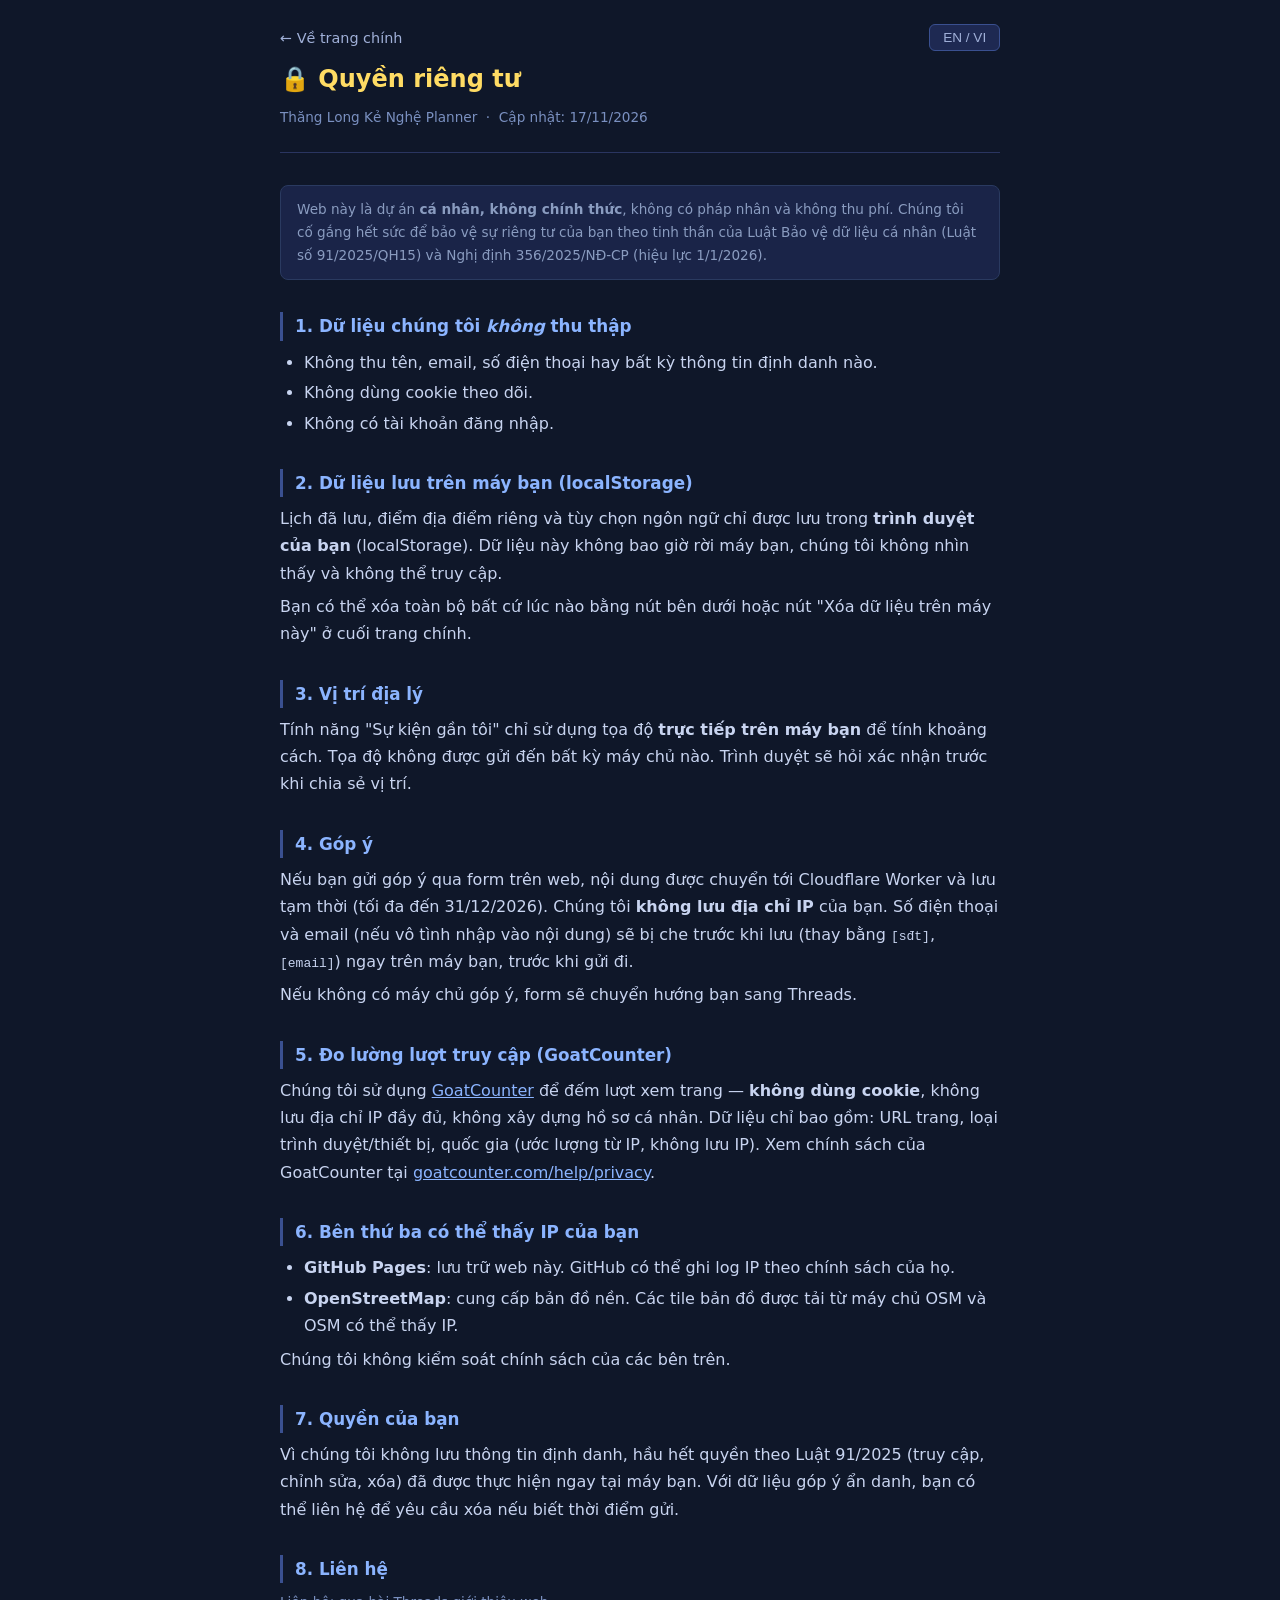
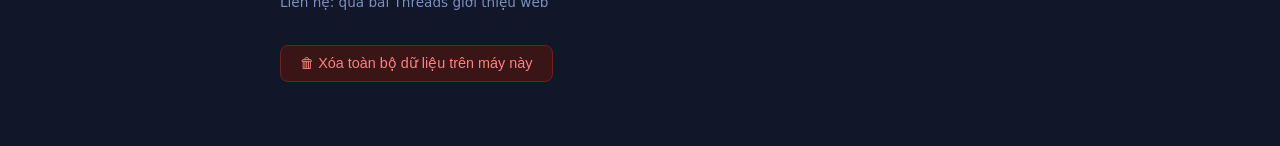
==== privacy.html @ 662c5e68 "Publish Thang Long Ke Nghe Planner Co-authored-by: Copilot <223556219+Copilot@users.noreply.github.c" ====
<!DOCTYPE html>
<html lang="vi">
<head>
<meta charset="UTF-8">
<meta name="viewport" content="width=device-width,initial-scale=1">
<title>Quyền riêng tư · Thăng Long Kẻ Nghệ Planner</title>
<link rel="icon" href="favicon.svg" type="image/svg+xml">
<style>
*{box-sizing:border-box;margin:0;padding:0}
body{font-family:system-ui,-apple-system,sans-serif;background:#0f1729;color:#c8d4f0;line-height:1.7;padding:0 1rem 4rem}
.wrap{max-width:720px;margin:0 auto}
header{padding:1.5rem 0 1rem;border-bottom:1px solid #2a3560;margin-bottom:2rem}
header a{color:#a0b0d8;text-decoration:none;font-size:.9rem}
header a:hover{color:#ffdc64}
h1{font-size:1.5rem;color:#ffdc64;margin:.5rem 0 .25rem}
.sub{color:#7a90c0;font-size:.85rem}
h2{font-size:1.05rem;color:#8bb4ff;margin:2rem 0 .5rem;border-left:3px solid #3a5090;padding-left:.75rem}
p{margin:.4rem 0}
ul{margin:.4rem 0 .4rem 1.5rem}
li{margin:.2rem 0}
.lang-toggle{float:right;background:#1e2952;border:1px solid #3a5090;color:#a0b0d8;padding:.3rem .8rem;border-radius:6px;cursor:pointer;font-size:.85rem}
.lang-toggle:hover{background:#2a3a70;color:#ffdc64}
.wipe-btn{display:inline-block;margin-top:1.5rem;background:#3a1515;border:1px solid #702020;color:#ff8080;padding:.6rem 1.2rem;border-radius:8px;cursor:pointer;font-size:.9rem}
.wipe-btn:hover{background:#501a1a}
.contact{margin-top:.5rem;color:#7a90c0;font-size:.85rem}
.note{background:#1a2448;border:1px solid #2a3a60;border-radius:8px;padding:.75rem 1rem;font-size:.85rem;color:#8a9cc0;margin:1rem 0}
/* lang */
[data-lang]{display:none}
body.vi div[data-lang=vi]{display:block}
body.en div[data-lang=en]{display:block}
span[data-lang]{display:none!important}
body.vi span[data-lang=vi]{display:inline!important}
body.en span[data-lang=en]{display:inline!important}
</style>
</head>
<body class="vi">
<div class="wrap">
<header>
  <button class="lang-toggle" onclick="toggleLang()">EN / VI</button>
  <a href="index.html">← <span data-lang="vi">Về trang chính</span><span data-lang="en">Back to main</span></a>
  <h1>🔒 <span data-lang="vi">Quyền riêng tư</span><span data-lang="en">Privacy Policy</span></h1>
  <p class="sub">Thăng Long Kẻ Nghệ Planner &nbsp;·&nbsp; <span data-lang="vi">Cập nhật</span><span data-lang="en">Updated</span>: 17/11/2026</p>
</header>

<!-- VIETNAMESE -->
<div data-lang="vi">
  <div class="note">
    Web này là dự án <strong>cá nhân, không chính thức</strong>, không có pháp nhân và không thu phí.
    Chúng tôi cố gắng hết sức để bảo vệ sự riêng tư của bạn theo tinh thần của
    Luật Bảo vệ dữ liệu cá nhân (Luật số 91/2025/QH15) và Nghị định 356/2025/NĐ-CP (hiệu lực 1/1/2026).
  </div>

  <h2>1. Dữ liệu chúng tôi <em>không</em> thu thập</h2>
  <ul>
    <li>Không thu tên, email, số điện thoại hay bất kỳ thông tin định danh nào.</li>
    <li>Không dùng cookie theo dõi.</li>
    <li>Không có tài khoản đăng nhập.</li>
  </ul>

  <h2>2. Dữ liệu lưu trên máy bạn (localStorage)</h2>
  <p>Lịch đã lưu, điểm địa điểm riêng và tùy chọn ngôn ngữ chỉ được lưu trong <strong>trình duyệt của bạn</strong> (localStorage). Dữ liệu này không bao giờ rời máy bạn, chúng tôi không nhìn thấy và không thể truy cập.</p>
  <p>Bạn có thể xóa toàn bộ bất cứ lúc nào bằng nút bên dưới hoặc nút "Xóa dữ liệu trên máy này" ở cuối trang chính.</p>

  <h2>3. Vị trí địa lý</h2>
  <p>Tính năng "Sự kiện gần tôi" chỉ sử dụng tọa độ <strong>trực tiếp trên máy bạn</strong> để tính khoảng cách. Tọa độ không được gửi đến bất kỳ máy chủ nào. Trình duyệt sẽ hỏi xác nhận trước khi chia sẻ vị trí.</p>

  <h2>4. Góp ý</h2>
  <p>Nếu bạn gửi góp ý qua form trên web, nội dung được chuyển tới Cloudflare Worker và lưu tạm thời (tối đa đến 31/12/2026). Chúng tôi <strong>không lưu địa chỉ IP</strong> của bạn. Số điện thoại và email (nếu vô tình nhập vào nội dung) sẽ bị che trước khi lưu (thay bằng <code>[sđt]</code>, <code>[email]</code>) ngay trên máy bạn, trước khi gửi đi.</p>
  <p>Nếu không có máy chủ góp ý, form sẽ chuyển hướng bạn sang Threads.</p>

  <h2>5. Đo lường lượt truy cập (GoatCounter)</h2>
  <p>Chúng tôi sử dụng <a href="https://www.goatcounter.com" target="_blank" rel="noopener" style="color:#8bb4ff">GoatCounter</a> để đếm lượt xem trang — <strong>không dùng cookie</strong>, không lưu địa chỉ IP đầy đủ, không xây dựng hồ sơ cá nhân. Dữ liệu chỉ bao gồm: URL trang, loại trình duyệt/thiết bị, quốc gia (ước lượng từ IP, không lưu IP). Xem chính sách của GoatCounter tại <a href="https://www.goatcounter.com/help/privacy" target="_blank" rel="noopener" style="color:#8bb4ff">goatcounter.com/help/privacy</a>.</p>

  <h2>6. Bên thứ ba có thể thấy IP của bạn</h2>
  <ul>
    <li><strong>GitHub Pages</strong>: lưu trữ web này. GitHub có thể ghi log IP theo chính sách của họ.</li>
    <li><strong>OpenStreetMap</strong>: cung cấp bản đồ nền. Các tile bản đồ được tải từ máy chủ OSM và OSM có thể thấy IP.</li>
  </ul>
  <p>Chúng tôi không kiểm soát chính sách của các bên trên.</p>

  <h2>7. Quyền của bạn</h2>
  <p>Vì chúng tôi không lưu thông tin định danh, hầu hết quyền theo Luật 91/2025 (truy cập, chỉnh sửa, xóa) đã được thực hiện ngay tại máy bạn. Với dữ liệu góp ý ẩn danh, bạn có thể liên hệ để yêu cầu xóa nếu biết thời điểm gửi.</p>

  <h2>8. Liên hệ</h2>
  <p class="contact">Liên hệ: <span class="contact-val">qua bài Threads giới thiệu web</span></p>

  <button class="wipe-btn" onclick="wipeData()">🗑 Xóa toàn bộ dữ liệu trên máy này</button>
  <p class="wiped-msg contact" hidden>✓ Đã xóa toàn bộ dữ liệu trên máy này.</p>
</div>

<!-- ENGLISH -->
<div data-lang="en">
  <div class="note">
    This is a <strong>personal, unofficial</strong> project with no legal entity and no fee.
    We follow the spirit of Vietnam's Personal Data Protection Law (Law 91/2025/QH15) and Decree 356/2025 (effective 1 Jan 2026).
  </div>

  <h2>1. Data we do <em>not</em> collect</h2>
  <ul>
    <li>No name, email, phone number or any identifying information.</li>
    <li>No tracking cookies.</li>
    <li>No user accounts.</li>
  </ul>

  <h2>2. Data stored on your device (localStorage)</h2>
  <p>Your saved schedule, custom places and language preference are stored only in <strong>your browser</strong> (localStorage). This data never leaves your device; we cannot see or access it.</p>
  <p>You can delete everything at any time using the button below or the "Delete data on this device" link at the bottom of the main page.</p>

  <h2>3. Location</h2>
  <p>The "Events near me" feature uses your coordinates <strong>locally on your device</strong> to calculate distances. Coordinates are never sent to any server. Your browser will ask for permission before sharing your location.</p>

  <h2>4. Feedback</h2>
  <p>If you submit feedback via the form, it is sent to a Cloudflare Worker and stored temporarily (until 31 Dec 2026 at the latest). We do <strong>not store your IP address</strong>. Phone numbers and email addresses accidentally included in the message are masked before saving (replaced by <code>[sđt]</code>, <code>[email]</code>) on your device before sending.</p>
  <p>If no feedback server is configured, the form redirects you to Threads.</p>

  <h2>5. Analytics (GoatCounter)</h2>
  <p>We use <a href="https://www.goatcounter.com" target="_blank" rel="noopener" style="color:#8bb4ff">GoatCounter</a> to count page views — <strong>no cookies</strong>, no full IP stored, no personal profiles. Data includes only: page URL, browser/device type, country (estimated from IP, IP not stored). See GoatCounter's policy at <a href="https://www.goatcounter.com/help/privacy" target="_blank" rel="noopener" style="color:#8bb4ff">goatcounter.com/help/privacy</a>.</p>

  <h2>6. Third parties that may see your IP</h2>
  <ul>
    <li><strong>GitHub Pages</strong>: hosts this website. GitHub may log IPs per their own policy.</li>
    <li><strong>OpenStreetMap</strong>: provides map tiles. OSM servers may see your IP when loading map tiles.</li>
  </ul>
  <p>We do not control the policies of these parties.</p>

  <h2>7. Your rights</h2>
  <p>Because we store no identifying information, most rights under Law 91/2025 (access, correction, deletion) are already exercised directly on your device. For anonymous feedback data, you may contact us to request deletion if you know when you submitted it.</p>

  <h2>8. Contact</h2>
  <p class="contact">Contact: <span class="contact-val">via the Threads post announcing this site</span></p>

  <button class="wipe-btn" onclick="wipeData()">🗑 Delete all data on this device</button>
  <p class="wiped-msg contact" hidden>✓ All data on this device has been deleted.</p>
</div>

</div><!-- .wrap -->
<script src="config.js"></script>
<script>
function toggleLang(){
  document.body.classList.toggle('vi');
  document.body.classList.toggle('en');
  document.documentElement.lang=document.body.classList.contains('en')?'en':'vi';
}
function wipeData(){
  try{Object.keys(localStorage).filter(k=>k.startsWith('tlkn-')).forEach(k=>localStorage.removeItem(k));}catch(e){}
  if('caches' in window){
    caches.keys().then(ns=>ns.forEach(n=>caches.delete(n)));
  }
  document.querySelectorAll('.wiped-msg').forEach(e=>e.hidden=false);
}
// Liên hệ lấy từ config.js
try{
  const c=(window.APP_CONFIG||{}).contact;
  if(c){document.querySelectorAll('.contact-val').forEach(el=>{
    el.textContent='';
    if(/^https?:\/\//.test(c)){const a=document.createElement('a');a.href=c;a.target='_blank';a.rel='noopener';a.style.color='#8bb4ff';a.textContent=c;el.appendChild(a);}
    else if(/@/.test(c)){const a=document.createElement('a');a.href='mailto:'+c;a.style.color='#8bb4ff';a.textContent=c;el.appendChild(a);}
    else el.textContent=c;
  });}
}catch(e){}
// Sync lang with main app
try{
  const l=localStorage.getItem('tlkn-lang');
  if(l==='en'){document.body.classList.remove('vi');document.body.classList.add('en');}
}catch(e){}
</script>
</body>
</html>
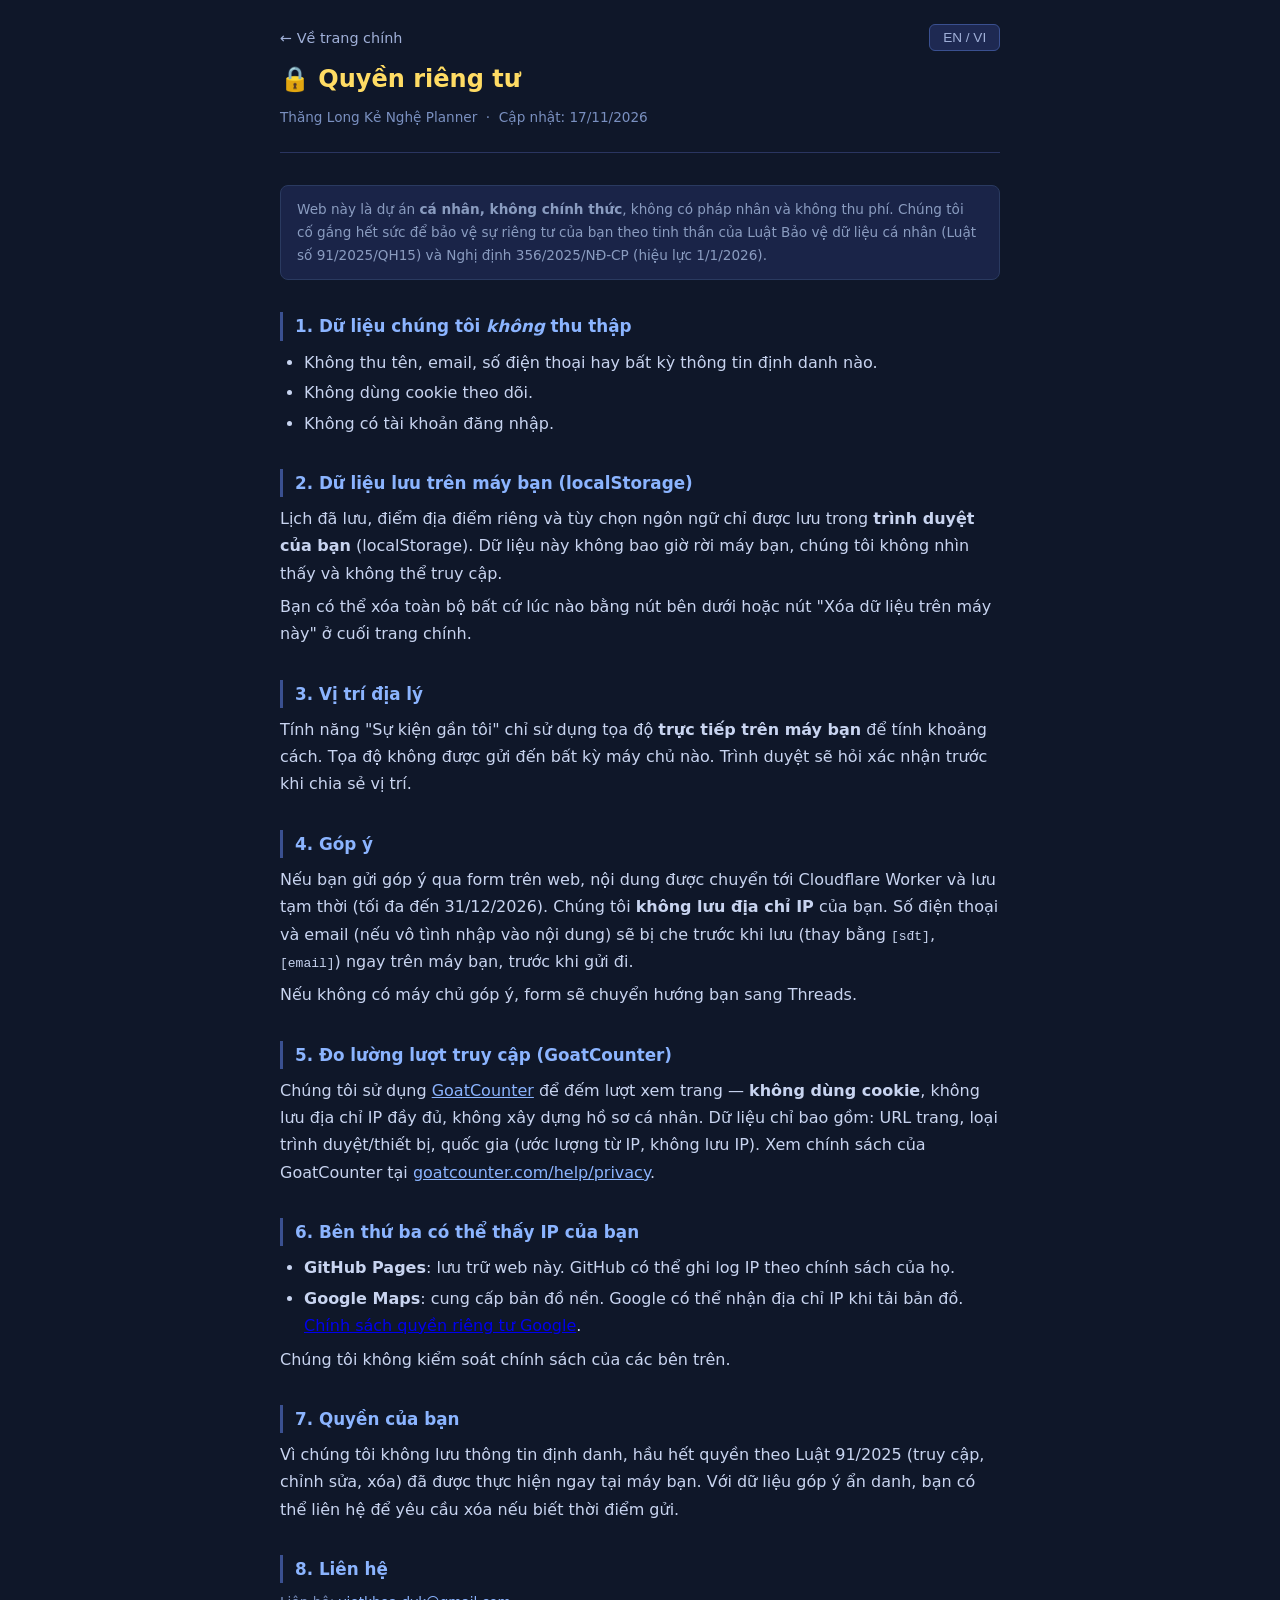
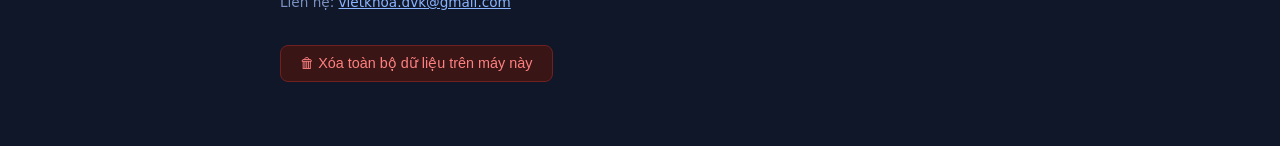
==== commit 19d9fc57: "Switch event map to Google Maps Co-authored-by: Copilot <223556219+Copilot@users.noreply.github.com>" ====
--- a/privacy.html
+++ b/privacy.html
@@ -74,7 +74,7 @@
   <h2>6. Bên thứ ba có thể thấy IP của bạn</h2>
   <ul>
     <li><strong>GitHub Pages</strong>: lưu trữ web này. GitHub có thể ghi log IP theo chính sách của họ.</li>
-    <li><strong>OpenStreetMap</strong>: cung cấp bản đồ nền. Các tile bản đồ được tải từ máy chủ OSM và OSM có thể thấy IP.</li>
+    <li><strong>Google Maps</strong>: cung cấp bản đồ nền. Google có thể nhận địa chỉ IP khi tải bản đồ. <a href="https://policies.google.com/privacy" target="_blank" rel="noopener">Chính sách quyền riêng tư Google</a>.</li>
   </ul>
   <p>Chúng tôi không kiểm soát chính sách của các bên trên.</p>
 
@@ -119,7 +119,7 @@
   <h2>6. Third parties that may see your IP</h2>
   <ul>
     <li><strong>GitHub Pages</strong>: hosts this website. GitHub may log IPs per their own policy.</li>
-    <li><strong>OpenStreetMap</strong>: provides map tiles. OSM servers may see your IP when loading map tiles.</li>
+    <li><strong>Google Maps</strong>: provides the map. Google may receive your IP address when loading it. See <a href="https://policies.google.com/privacy" target="_blank" rel="noopener">Google's Privacy Policy</a>.</li>
   </ul>
   <p>We do not control the policies of these parties.</p>
 
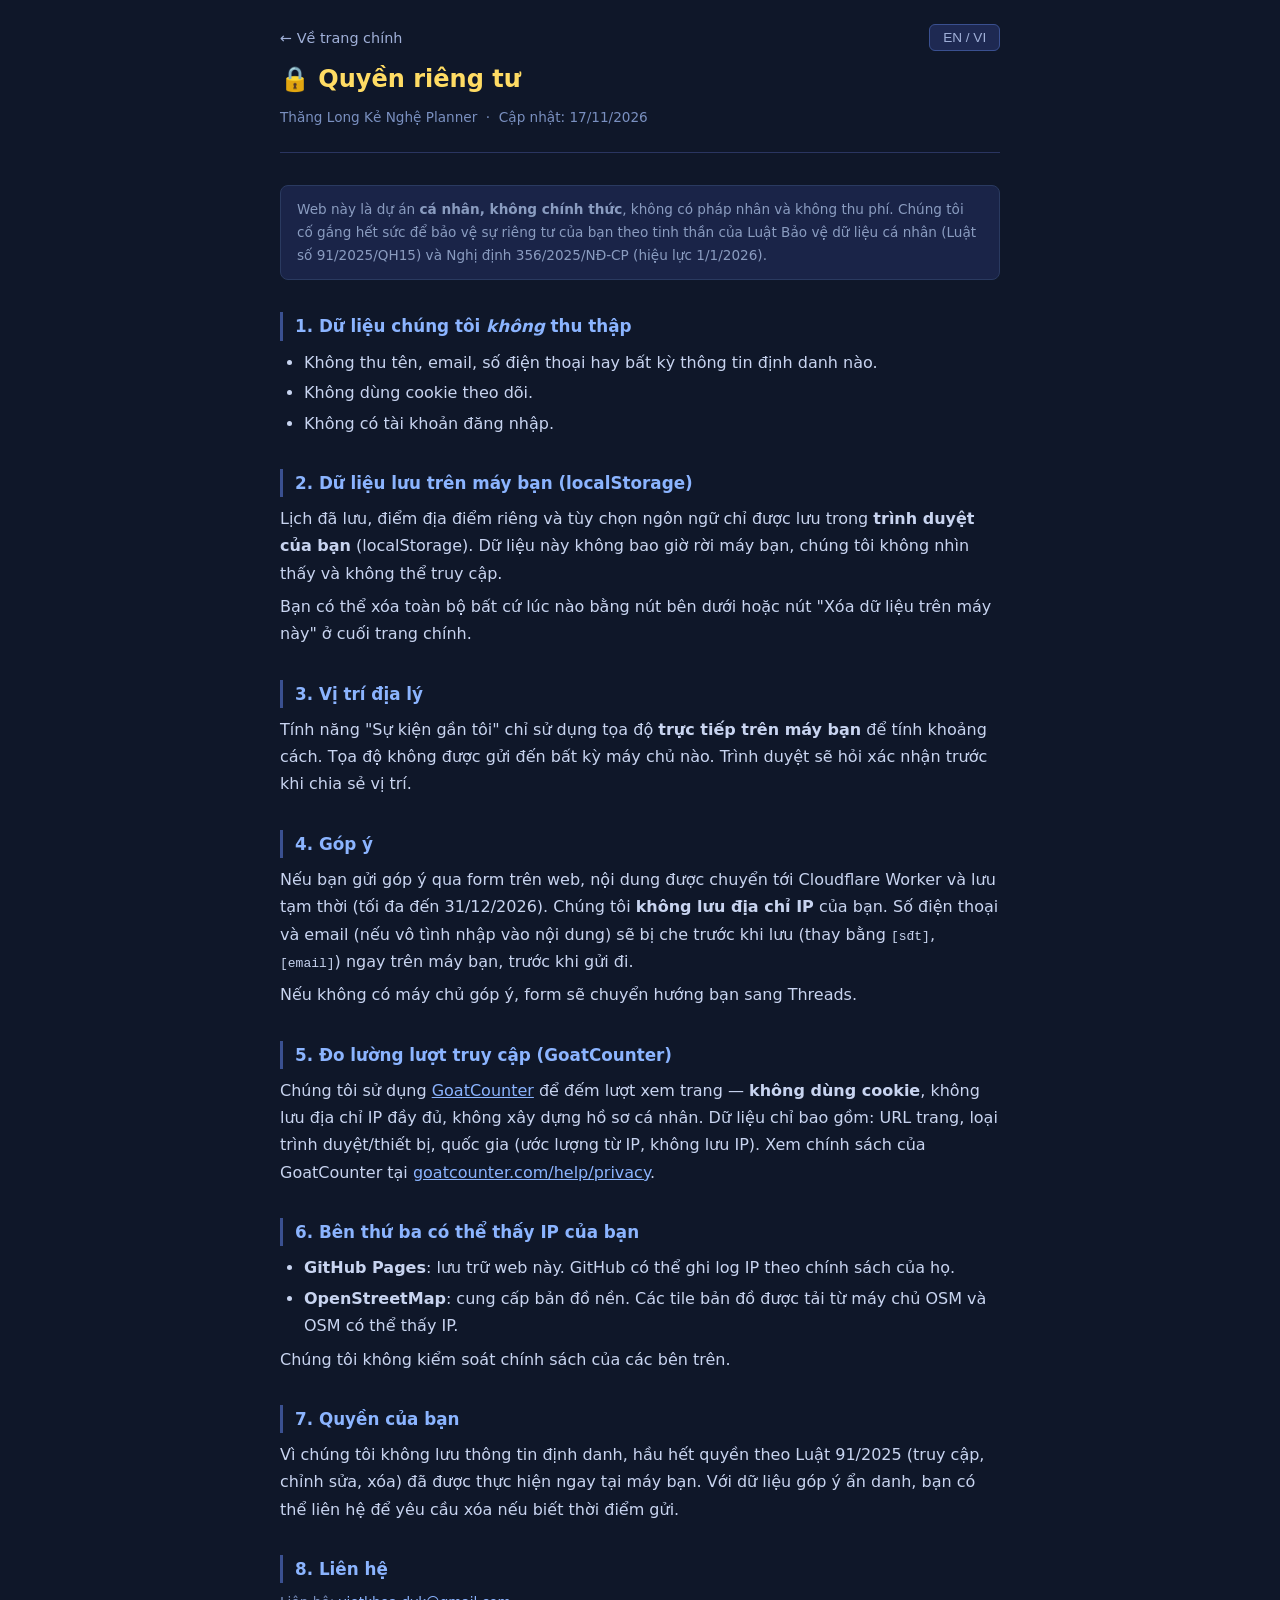
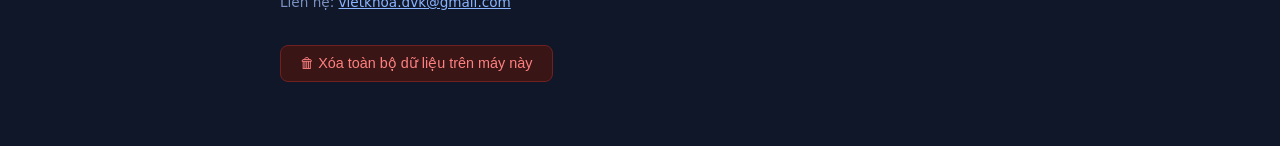
==== commit bd972f58: "Big map update" ====
--- a/privacy.html
+++ b/privacy.html
@@ -74,7 +74,7 @@
   <h2>6. Bên thứ ba có thể thấy IP của bạn</h2>
   <ul>
     <li><strong>GitHub Pages</strong>: lưu trữ web này. GitHub có thể ghi log IP theo chính sách của họ.</li>
-    <li><strong>Google Maps</strong>: cung cấp bản đồ nền. Google có thể nhận địa chỉ IP khi tải bản đồ. <a href="https://policies.google.com/privacy" target="_blank" rel="noopener">Chính sách quyền riêng tư Google</a>.</li>
+    <li><strong>OpenStreetMap</strong>: cung cấp bản đồ nền. Các tile bản đồ được tải từ máy chủ OSM và OSM có thể thấy IP.</li>
   </ul>
   <p>Chúng tôi không kiểm soát chính sách của các bên trên.</p>
 
@@ -119,7 +119,7 @@
   <h2>6. Third parties that may see your IP</h2>
   <ul>
     <li><strong>GitHub Pages</strong>: hosts this website. GitHub may log IPs per their own policy.</li>
-    <li><strong>Google Maps</strong>: provides the map. Google may receive your IP address when loading it. See <a href="https://policies.google.com/privacy" target="_blank" rel="noopener">Google's Privacy Policy</a>.</li>
+    <li><strong>OpenStreetMap</strong>: provides map tiles. OSM servers may see your IP when loading map tiles.</li>
   </ul>
   <p>We do not control the policies of these parties.</p>
 
